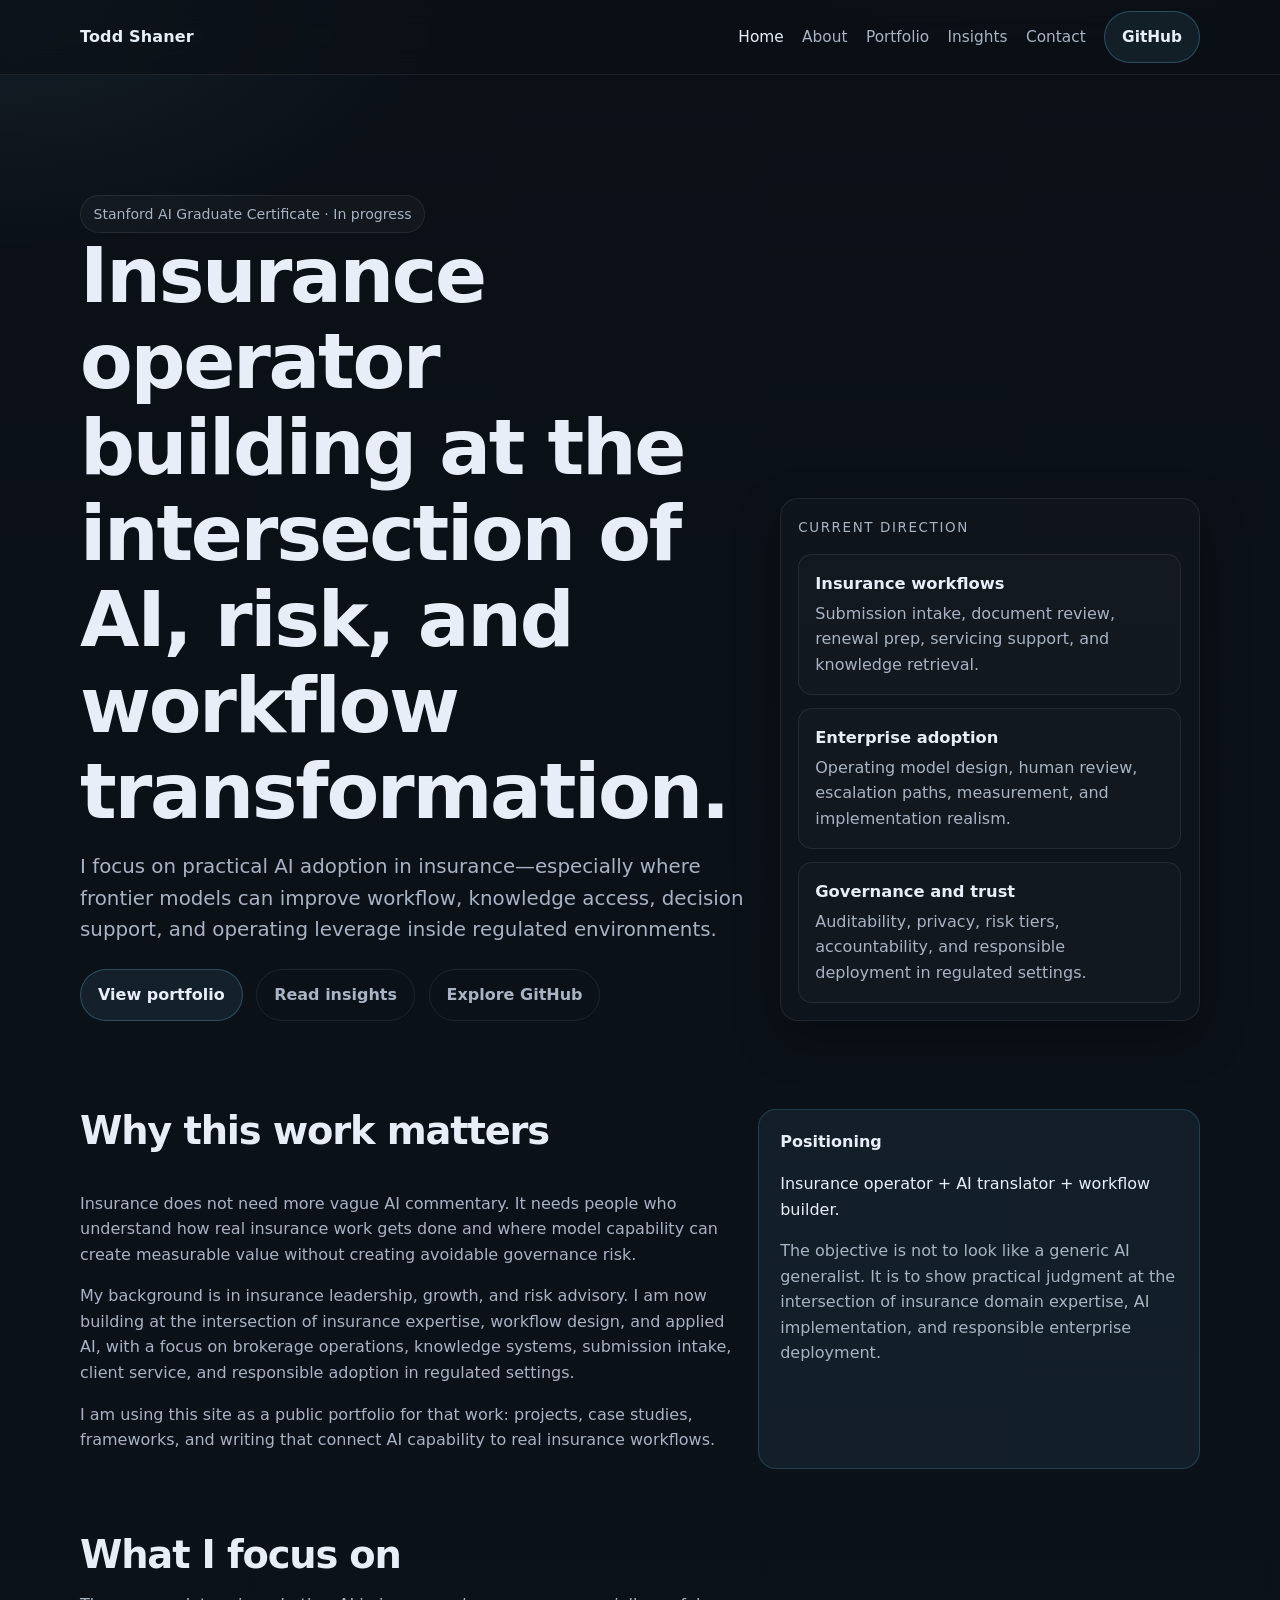
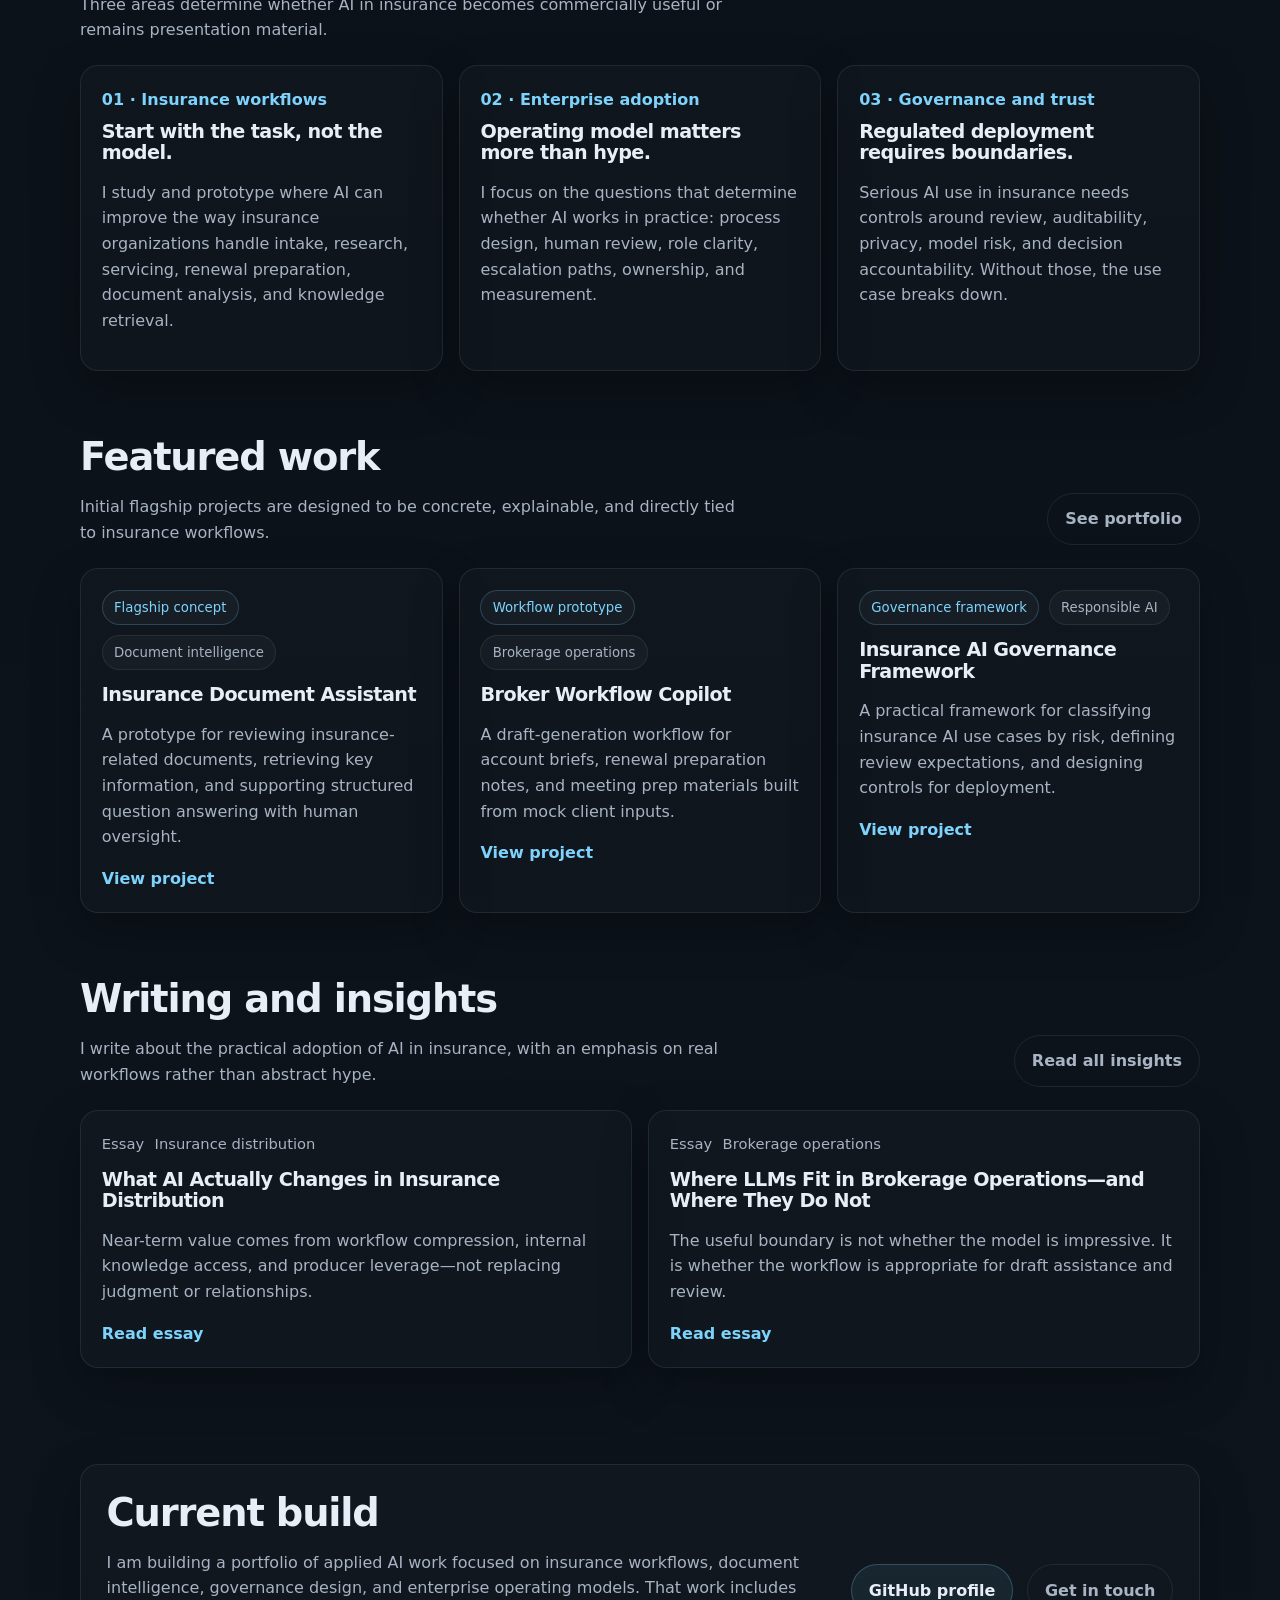
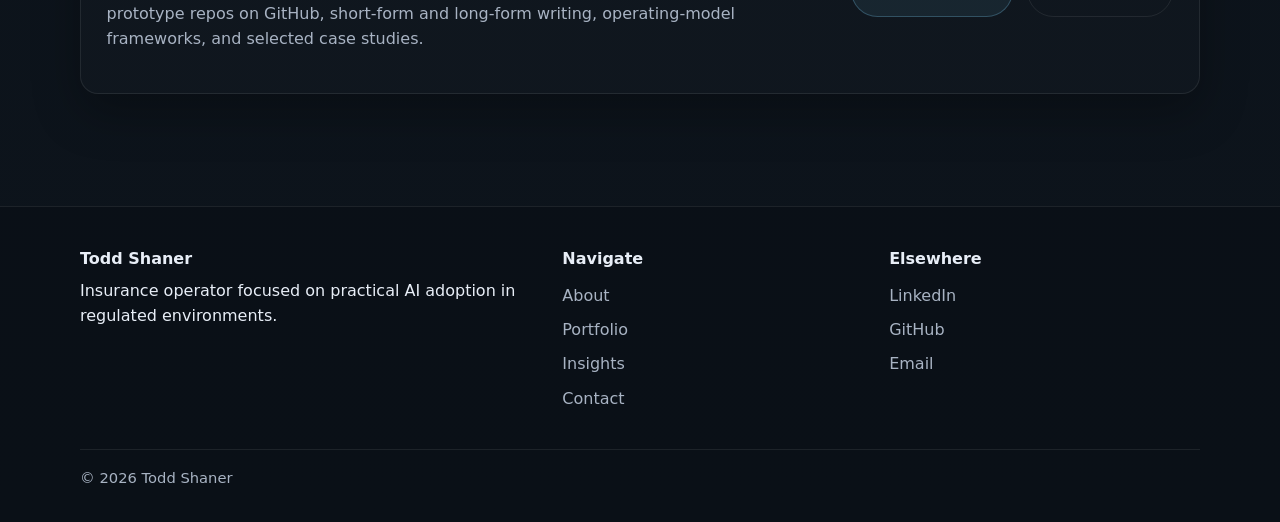
==== index.html @ aad7e8e3 "Add files via upload" ====
<!doctype html>
<html lang="en">
<head>
  <meta charset="utf-8">
  <meta name="viewport" content="width=device-width, initial-scale=1">
  <title>Home | Todd Shaner</title>
  <meta name="description" content="Insurance operator building at the intersection of AI, risk, and workflow transformation.">
  <meta property="og:title" content="Home | Todd Shaner">
  <meta property="og:description" content="Insurance operator building at the intersection of AI, risk, and workflow transformation.">
  <meta property="og:type" content="website">
  <meta property="og:site_name" content="Todd Shaner">
  <link rel="stylesheet" href="assets/styles.css">
  <script defer src="assets/config.js"></script>
  <script defer src="assets/main.js"></script>
</head>
<body>

    <header class="site-header">
      <div class="container header-inner">
        <a class="wordmark" href="index.html">Todd Shaner</a>
        <button class="nav-toggle" aria-expanded="false" aria-controls="site-nav" aria-label="Toggle navigation">
          <span></span><span></span><span></span>
        </button>
        <nav id="site-nav" class="site-nav">
          <a class="active" href="index.html">Home</a>
          <a  href="about/">About</a>
          <a  href="portfolio/">Portfolio</a>
          <a  href="insights/">Insights</a>
          <a  href="contact/">Contact</a>
          <a class="nav-cta github-link" href="#" target="_blank" rel="noopener">GitHub</a>
        </nav>
      </div>
    </header>
    
<main>
  <section class="hero">
    <div class="container hero-grid">
      <div>
        <div class="eyebrow">Stanford AI Graduate Certificate · In progress</div>
        <h1>Insurance operator building at the intersection of AI, risk, and workflow transformation.</h1>
        <p class="lead">I focus on practical AI adoption in insurance—especially where frontier models can improve workflow, knowledge access, decision support, and operating leverage inside regulated environments.</p>
        <div class="hero-actions">
          <a class="button" href="portfolio/">View portfolio</a>
          <a class="button secondary" href="insights/">Read insights</a>
          <a class="button secondary github-link" href="#" target="_blank" rel="noopener">Explore GitHub</a>
        </div>
      </div>
      <aside class="panel tight">
        <div class="panel-title">Current direction</div>
        <div class="metrics">
          <div class="metric">
            <strong>Insurance workflows</strong>
            <span class="muted">Submission intake, document review, renewal prep, servicing support, and knowledge retrieval.</span>
          </div>
          <div class="metric">
            <strong>Enterprise adoption</strong>
            <span class="muted">Operating model design, human review, escalation paths, measurement, and implementation realism.</span>
          </div>
          <div class="metric">
            <strong>Governance and trust</strong>
            <span class="muted">Auditability, privacy, risk tiers, accountability, and responsible deployment in regulated settings.</span>
          </div>
        </div>
      </aside>
    </div>
  </section>

  <section class="section">
    <div class="container split">
      <div class="body-copy">
        <div class="section-header">
          <div>
            <h2>Why this work matters</h2>
          </div>
        </div>
        <p>Insurance does not need more vague AI commentary. It needs people who understand how real insurance work gets done and where model capability can create measurable value without creating avoidable governance risk.</p>
        <p>My background is in insurance leadership, growth, and risk advisory. I am now building at the intersection of insurance expertise, workflow design, and applied AI, with a focus on brokerage operations, knowledge systems, submission intake, client service, and responsible adoption in regulated settings.</p>
        <p>I am using this site as a public portfolio for that work: projects, case studies, frameworks, and writing that connect AI capability to real insurance workflows.</p>
      </div>
      <aside class="callout">
        <strong>Positioning</strong>
        <p class="spacer-top">Insurance operator + AI translator + workflow builder.</p>
        <p class="muted">The objective is not to look like a generic AI generalist. It is to show practical judgment at the intersection of insurance domain expertise, AI implementation, and responsible enterprise deployment.</p>
      </aside>
    </div>
  </section>

  <section class="section">
    <div class="container">
      <div class="section-header">
        <div>
          <h2>What I focus on</h2>
          <p>Three areas determine whether AI in insurance becomes commercially useful or remains presentation material.</p>
        </div>
      </div>
      <div class="grid three">
        <article class="card">
          <div class="kicker">01 · Insurance workflows</div>
          <h3>Start with the task, not the model.</h3>
          <p>I study and prototype where AI can improve the way insurance organizations handle intake, research, servicing, renewal preparation, document analysis, and knowledge retrieval.</p>
        </article>
        <article class="card">
          <div class="kicker">02 · Enterprise adoption</div>
          <h3>Operating model matters more than hype.</h3>
          <p>I focus on the questions that determine whether AI works in practice: process design, human review, role clarity, escalation paths, ownership, and measurement.</p>
        </article>
        <article class="card">
          <div class="kicker">03 · Governance and trust</div>
          <h3>Regulated deployment requires boundaries.</h3>
          <p>Serious AI use in insurance needs controls around review, auditability, privacy, model risk, and decision accountability. Without those, the use case breaks down.</p>
        </article>
      </div>
    </div>
  </section>

  <section class="section">
    <div class="container">
      <div class="section-header">
        <div>
          <h2>Featured work</h2>
          <p>Initial flagship projects are designed to be concrete, explainable, and directly tied to insurance workflows.</p>
        </div>
        <a class="button secondary" href="portfolio/">See portfolio</a>
      </div>
      <div class="grid three">
        <article class="card">
          <div class="badge-row">
            <span class="badge accent">Flagship concept</span>
            <span class="badge">Document intelligence</span>
          </div>
          <h3>Insurance Document Assistant</h3>
          <p>A prototype for reviewing insurance-related documents, retrieving key information, and supporting structured question answering with human oversight.</p>
          <a class="button ghost" href="projects/insurance-document-assistant/">View project</a>
        </article>
        <article class="card">
          <div class="badge-row">
            <span class="badge accent">Workflow prototype</span>
            <span class="badge">Brokerage operations</span>
          </div>
          <h3>Broker Workflow Copilot</h3>
          <p>A draft-generation workflow for account briefs, renewal preparation notes, and meeting prep materials built from mock client inputs.</p>
          <a class="button ghost" href="projects/broker-workflow-copilot/">View project</a>
        </article>
        <article class="card">
          <div class="badge-row">
            <span class="badge accent">Governance framework</span>
            <span class="badge">Responsible AI</span>
          </div>
          <h3>Insurance AI Governance Framework</h3>
          <p>A practical framework for classifying insurance AI use cases by risk, defining review expectations, and designing controls for deployment.</p>
          <a class="button ghost" href="projects/insurance-ai-governance-framework/">View project</a>
        </article>
      </div>
    </div>
  </section>

  <section class="section">
    <div class="container">
      <div class="section-header">
        <div>
          <h2>Writing and insights</h2>
          <p>I write about the practical adoption of AI in insurance, with an emphasis on real workflows rather than abstract hype.</p>
        </div>
        <a class="button secondary" href="insights/">Read all insights</a>
      </div>
      <div class="grid two">
        <article class="article-card">
          <div class="article-meta"><span>Essay</span><span>Insurance distribution</span></div>
          <h3>What AI Actually Changes in Insurance Distribution</h3>
          <p>Near-term value comes from workflow compression, internal knowledge access, and producer leverage—not replacing judgment or relationships.</p>
          <a class="button ghost" href="posts/what-ai-actually-changes-in-insurance-distribution/">Read essay</a>
        </article>
        <article class="article-card">
          <div class="article-meta"><span>Essay</span><span>Brokerage operations</span></div>
          <h3>Where LLMs Fit in Brokerage Operations—and Where They Do Not</h3>
          <p>The useful boundary is not whether the model is impressive. It is whether the workflow is appropriate for draft assistance and review.</p>
          <a class="button ghost" href="posts/where-llms-fit-in-brokerage-operations/">Read essay</a>
        </article>
      </div>
    </div>
  </section>

  <section class="section">
    <div class="container cta-band panel">
      <div>
        <h2>Current build</h2>
        <p class="muted">I am building a portfolio of applied AI work focused on insurance workflows, document intelligence, governance design, and enterprise operating models. That work includes prototype repos on GitHub, short-form and long-form writing, operating-model frameworks, and selected case studies.</p>
      </div>
      <div class="hero-actions">
        <a class="button github-link" href="#" target="_blank" rel="noopener">GitHub profile</a>
        <a class="button secondary" href="contact/">Get in touch</a>
      </div>
    </div>
  </section>
</main>

    <footer class="site-footer">
      <div class="container footer-grid">
        <div>
          <div class="footer-brand">Todd Shaner</div>
          <p>Insurance operator focused on practical AI adoption in regulated environments.</p>
        </div>
        <div>
          <div class="footer-heading">Navigate</div>
          <ul class="footer-links">
            <li><a href="about/">About</a></li>
            <li><a href="portfolio/">Portfolio</a></li>
            <li><a href="insights/">Insights</a></li>
            <li><a href="contact/">Contact</a></li>
          </ul>
        </div>
        <div>
          <div class="footer-heading">Elsewhere</div>
          <ul class="footer-links">
            <li><a class="linkedin-link" href="#">LinkedIn</a></li>
            <li><a class="github-link" href="#">GitHub</a></li>
            <li><a class="email-link" href="#">Email</a></li>
          </ul>
        </div>
      </div>
      <div class="container footer-bottom">
        <span>© <span id="year"></span> Todd Shaner</span>
        
      </div>
    </footer>
    
</body>
</html>
---- assets/styles.css ----
:root{
  --bg:#0c1117;
  --bg-soft:#111924;
  --card:#151f2c;
  --card-alt:#0f1722;
  --line:rgba(255,255,255,.08);
  --text:#e8eef7;
  --muted:#a8b3c3;
  --accent:#7dd3fc;
  --accent-2:#93c5fd;
  --success:#8de1b7;
  --warning:#f2d28b;
  --max:1120px;
  --radius:18px;
  --shadow:0 18px 48px rgba(0,0,0,.28);
}

*{box-sizing:border-box}
html{scroll-behavior:smooth}
body{
  margin:0;
  font-family:Inter, ui-sans-serif, system-ui, -apple-system, BlinkMacSystemFont, "Segoe UI", sans-serif;
  color:var(--text);
  background:
    radial-gradient(1200px 700px at 80% -10%, rgba(125,211,252,.09), transparent 60%),
    radial-gradient(900px 500px at 0% 0%, rgba(147,197,253,.08), transparent 50%),
    linear-gradient(180deg, #0a1016 0%, #0d141c 100%);
  line-height:1.6;
}

a{color:inherit;text-decoration:none}
img{max-width:100%;display:block}
code{
  background:rgba(255,255,255,.06);
  padding:.15rem .4rem;
  border-radius:8px;
  font-size:.92em;
}

.container{
  width:min(calc(100% - 2rem), var(--max));
  margin-inline:auto;
}

.site-header{
  position:sticky;
  top:0;
  z-index:50;
  backdrop-filter: blur(14px);
  background:rgba(10,16,22,.7);
  border-bottom:1px solid var(--line);
}

.header-inner{
  display:flex;
  align-items:center;
  justify-content:space-between;
  min-height:74px;
  gap:1rem;
}

.wordmark{
  font-weight:700;
  letter-spacing:.01em;
}

.site-nav{
  display:flex;
  align-items:center;
  gap:1.15rem;
}

.site-nav a{
  color:var(--muted);
  font-size:.96rem;
}

.site-nav a:hover,
.site-nav a.active{
  color:var(--text);
}

.nav-cta,
.button{
  display:inline-flex;
  align-items:center;
  justify-content:center;
  gap:.5rem;
  border:1px solid rgba(125,211,252,.25);
  background:rgba(125,211,252,.08);
  color:var(--text) !important;
  padding:.78rem 1.06rem;
  border-radius:999px;
  font-weight:600;
  transition:transform .18s ease, background .18s ease, border-color .18s ease;
}

.button:hover,
.nav-cta:hover{
  transform:translateY(-1px);
  background:rgba(125,211,252,.14);
  border-color:rgba(125,211,252,.4);
}

.button.secondary{
  background:transparent;
  border-color:var(--line);
  color:var(--muted) !important;
}

.button.secondary:hover{
  color:var(--text) !important;
  border-color:rgba(255,255,255,.16);
}

.button.ghost{
  background:transparent;
  border:none;
  padding:0;
  color:var(--accent) !important;
  border-radius:0;
}

.nav-toggle{
  display:none;
  width:46px;
  height:46px;
  border:1px solid var(--line);
  border-radius:12px;
  background:transparent;
  padding:0;
}
.nav-toggle span{
  display:block;
  width:18px;
  height:2px;
  background:var(--text);
  margin:4px auto;
  border-radius:999px;
}

main{
  padding:3rem 0 5rem;
}

.hero{
  padding:4.5rem 0 3.5rem;
}

.eyebrow{
  display:inline-flex;
  align-items:center;
  gap:.5rem;
  padding:.42rem .78rem;
  border:1px solid var(--line);
  border-radius:999px;
  background:rgba(255,255,255,.03);
  color:var(--muted);
  font-size:.88rem;
}

.hero-grid{
  display:grid;
  grid-template-columns:1.35fr .85fr;
  gap:2rem;
  align-items:end;
}

h1, h2, h3{
  line-height:1.12;
  margin:0 0 1rem;
  letter-spacing:-.03em;
}
h1{font-size:clamp(2.4rem,6vw,4.9rem)}
h2{font-size:clamp(1.7rem,3vw,2.6rem)}
h3{font-size:1.2rem}

.lead{
  font-size:clamp(1.06rem,2vw,1.24rem);
  color:var(--muted);
  max-width:42rem;
}

.hero-actions{
  display:flex;
  flex-wrap:wrap;
  gap:.85rem;
  margin-top:1.4rem;
}

.panel,
.card,
.article-card,
.stat,
.project-meta{
  background:linear-gradient(180deg, rgba(255,255,255,.02), rgba(255,255,255,.015));
  border:1px solid var(--line);
  border-radius:var(--radius);
  box-shadow:var(--shadow);
}

.panel{
  padding:1.1rem;
}

.panel-title{
  font-size:.84rem;
  text-transform:uppercase;
  letter-spacing:.12em;
  color:var(--muted);
  margin-bottom:1rem;
}

.metrics{
  display:grid;
  gap:.85rem;
}
.metric{
  padding:1rem;
  border:1px solid var(--line);
  border-radius:14px;
  background:rgba(255,255,255,.02);
}
.metric strong{
  display:block;
  font-size:1.02rem;
  margin-bottom:.22rem;
}

.section{
  padding:2rem 0;
}

.section-header{
  display:flex;
  align-items:end;
  justify-content:space-between;
  gap:1rem;
  margin-bottom:1.4rem;
}
.section-header p{
  margin:0;
  max-width:42rem;
  color:var(--muted);
}

.grid{
  display:grid;
  gap:1rem;
}
.grid.three{grid-template-columns:repeat(3, minmax(0,1fr))}
.grid.two{grid-template-columns:repeat(2, minmax(0,1fr))}
.grid.four{grid-template-columns:repeat(4, minmax(0,1fr))}

.card,
.article-card,
.stat{
  padding:1.3rem;
}

.kicker{
  color:var(--accent);
  font-weight:600;
  margin-bottom:.5rem;
}

p{
  margin:0 0 1rem;
}

.card p,
.article-card p,
.stat p,
.body-copy p,
.list-panel p{
  color:var(--muted);
}

.badge-row{
  display:flex;
  flex-wrap:wrap;
  gap:.6rem;
  margin-bottom:.9rem;
}

.badge{
  display:inline-flex;
  align-items:center;
  gap:.38rem;
  border:1px solid var(--line);
  border-radius:999px;
  padding:.38rem .7rem;
  font-size:.83rem;
  color:var(--muted);
  background:rgba(255,255,255,.03);
}
.badge.accent{border-color:rgba(125,211,252,.22); color:var(--accent)}
.badge.success{border-color:rgba(141,225,183,.24); color:var(--success)}
.badge.warning{border-color:rgba(242,210,139,.24); color:var(--warning)}

.list-panel{
  padding:1.3rem;
}
.clean-list{
  list-style:none;
  padding:0;
  margin:0;
}
.clean-list li{
  padding:.7rem 0;
  border-top:1px solid var(--line);
}
.clean-list li:first-child{border-top:none}

.split{
  display:grid;
  grid-template-columns:1.2fr .8fr;
  gap:1rem;
}

.quote{
  padding:1.35rem;
  border-left:4px solid var(--accent);
  background:rgba(125,211,252,.08);
  border-radius:0 var(--radius) var(--radius) 0;
  color:var(--text);
}

.article-list{
  display:grid;
  gap:1rem;
}
.article-meta{
  display:flex;
  flex-wrap:wrap;
  gap:.65rem;
  color:var(--muted);
  font-size:.92rem;
  margin-bottom:.85rem;
}

.cta-band{
  margin-top:2rem;
  padding:1.6rem;
  display:grid;
  gap:1rem;
  align-items:center;
  grid-template-columns:1.2fr auto;
}

.callout{
  padding:1.2rem 1.3rem;
  border:1px solid rgba(125,211,252,.18);
  background:rgba(125,211,252,.07);
  border-radius:var(--radius);
}

.article{
  max-width:800px;
}
.article p + h2,
.article p + h3{
  margin-top:1.7rem;
}
.article ul{
  margin:0 0 1.2rem 1.1rem;
  color:var(--muted);
}
.article li{margin-bottom:.55rem}

.site-footer{
  border-top:1px solid var(--line);
  padding:2.4rem 0 2rem;
  background:rgba(7,11,15,.35);
}
.footer-grid{
  display:grid;
  grid-template-columns:1.2fr .8fr .8fr;
  gap:1rem;
}
.footer-brand{
  font-weight:700;
  margin-bottom:.4rem;
}
.footer-heading{
  color:var(--text);
  font-weight:600;
  margin-bottom:.7rem;
}
.footer-links{
  list-style:none;
  padding:0;
  margin:0;
}
.footer-links li{
  margin:.55rem 0;
}
.footer-links a{
  color:var(--muted);
}
.footer-links a:hover{
  color:var(--text);
}
.footer-bottom{
  display:flex;
  align-items:center;
  justify-content:space-between;
  gap:1rem;
  margin-top:1.8rem;
  padding-top:1rem;
  border-top:1px solid var(--line);
  color:var(--muted);
  font-size:.92rem;
}

.muted{color:var(--muted)}
.tight > *:last-child{margin-bottom:0}
.status-placeholder{
  opacity:.7;
}
.text-link{color:var(--accent)}
.spacer-top{margin-top:1rem}

@media (max-width: 980px){
  .hero-grid,
  .split,
  .cta-band,
  .footer-grid{
    grid-template-columns:1fr;
  }
  .grid.three,
  .grid.four,
  .grid.two{
    grid-template-columns:1fr;
  }
}

@media (max-width: 760px){
  .nav-toggle{display:block}
  .site-nav{
    position:absolute;
    top:74px;
    left:0;
    right:0;
    display:none;
    flex-direction:column;
    align-items:flex-start;
    gap:1rem;
    padding:1rem;
    background:rgba(10,16,22,.97);
    border-bottom:1px solid var(--line);
  }
  .site-nav.open{display:flex}
  .header-inner{position:relative}
  .hero{padding-top:3rem}
  .footer-bottom{
    flex-direction:column;
    align-items:flex-start;
  }
}
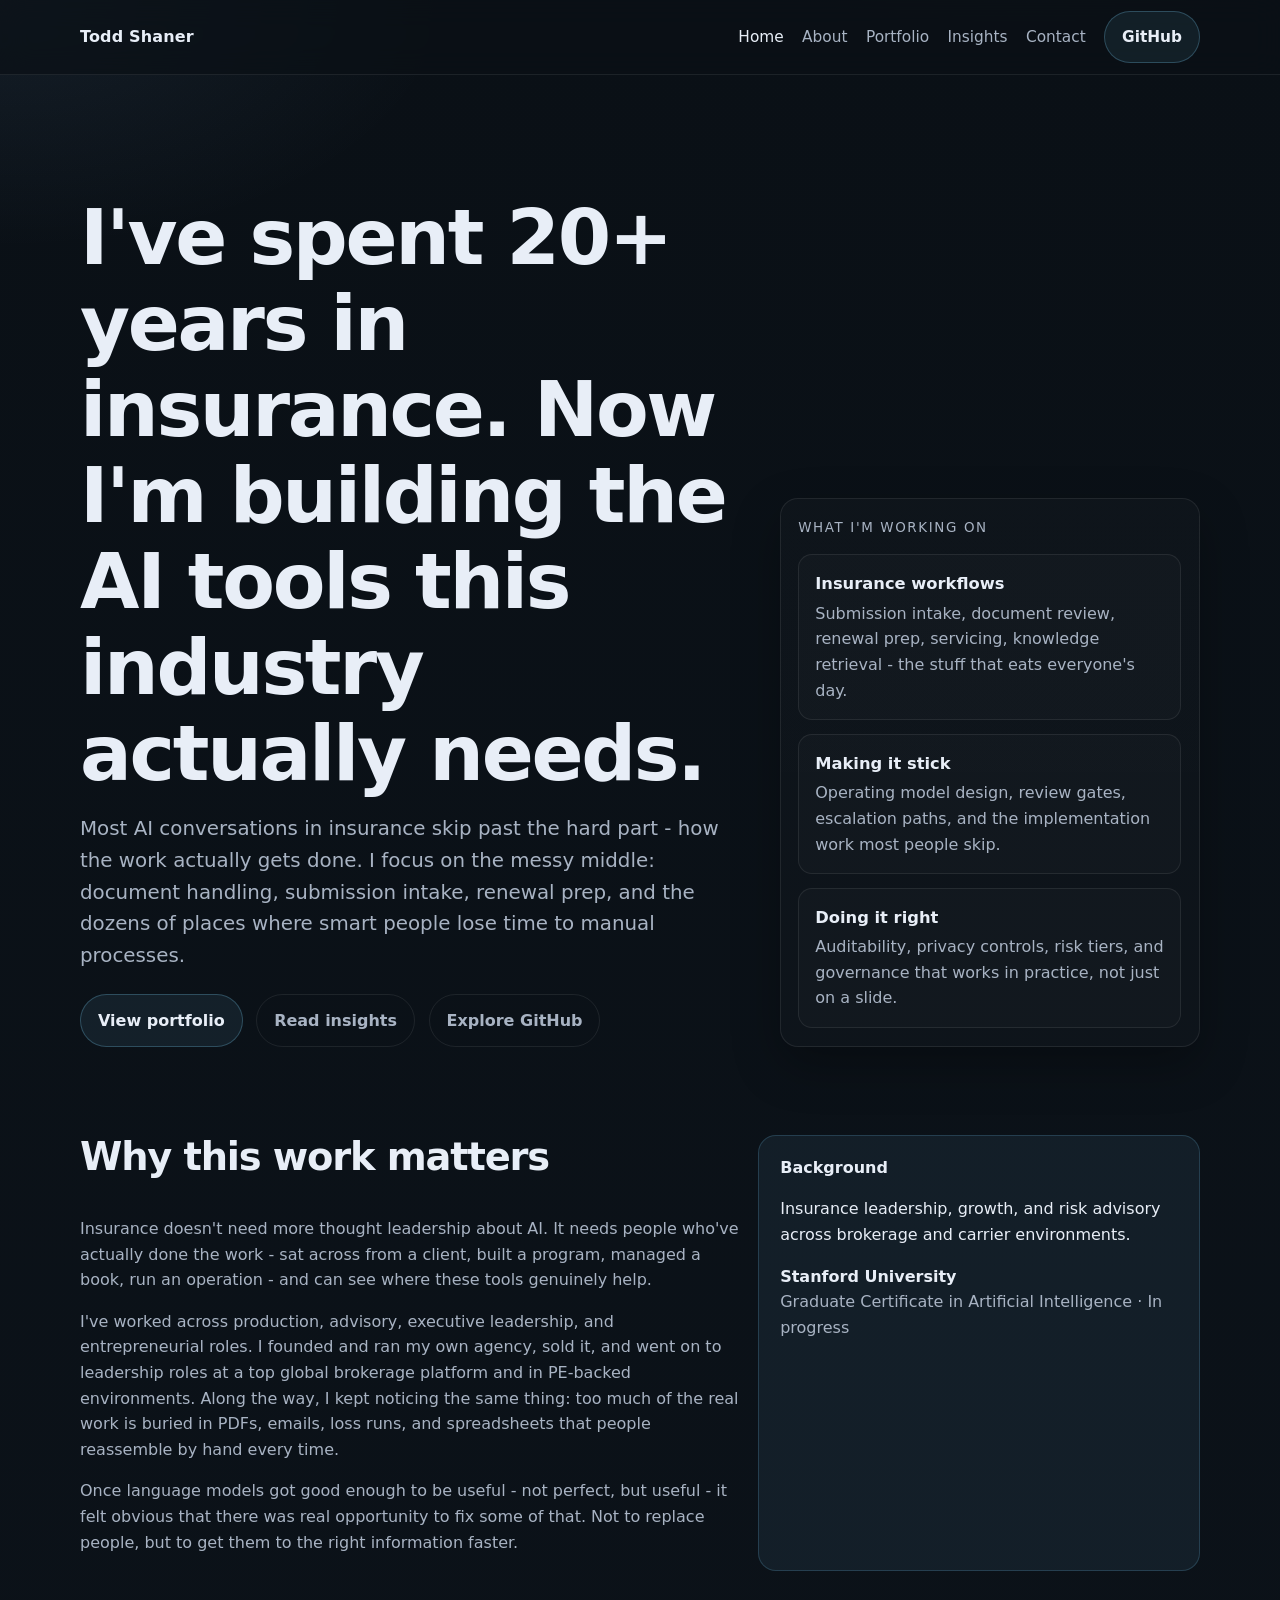
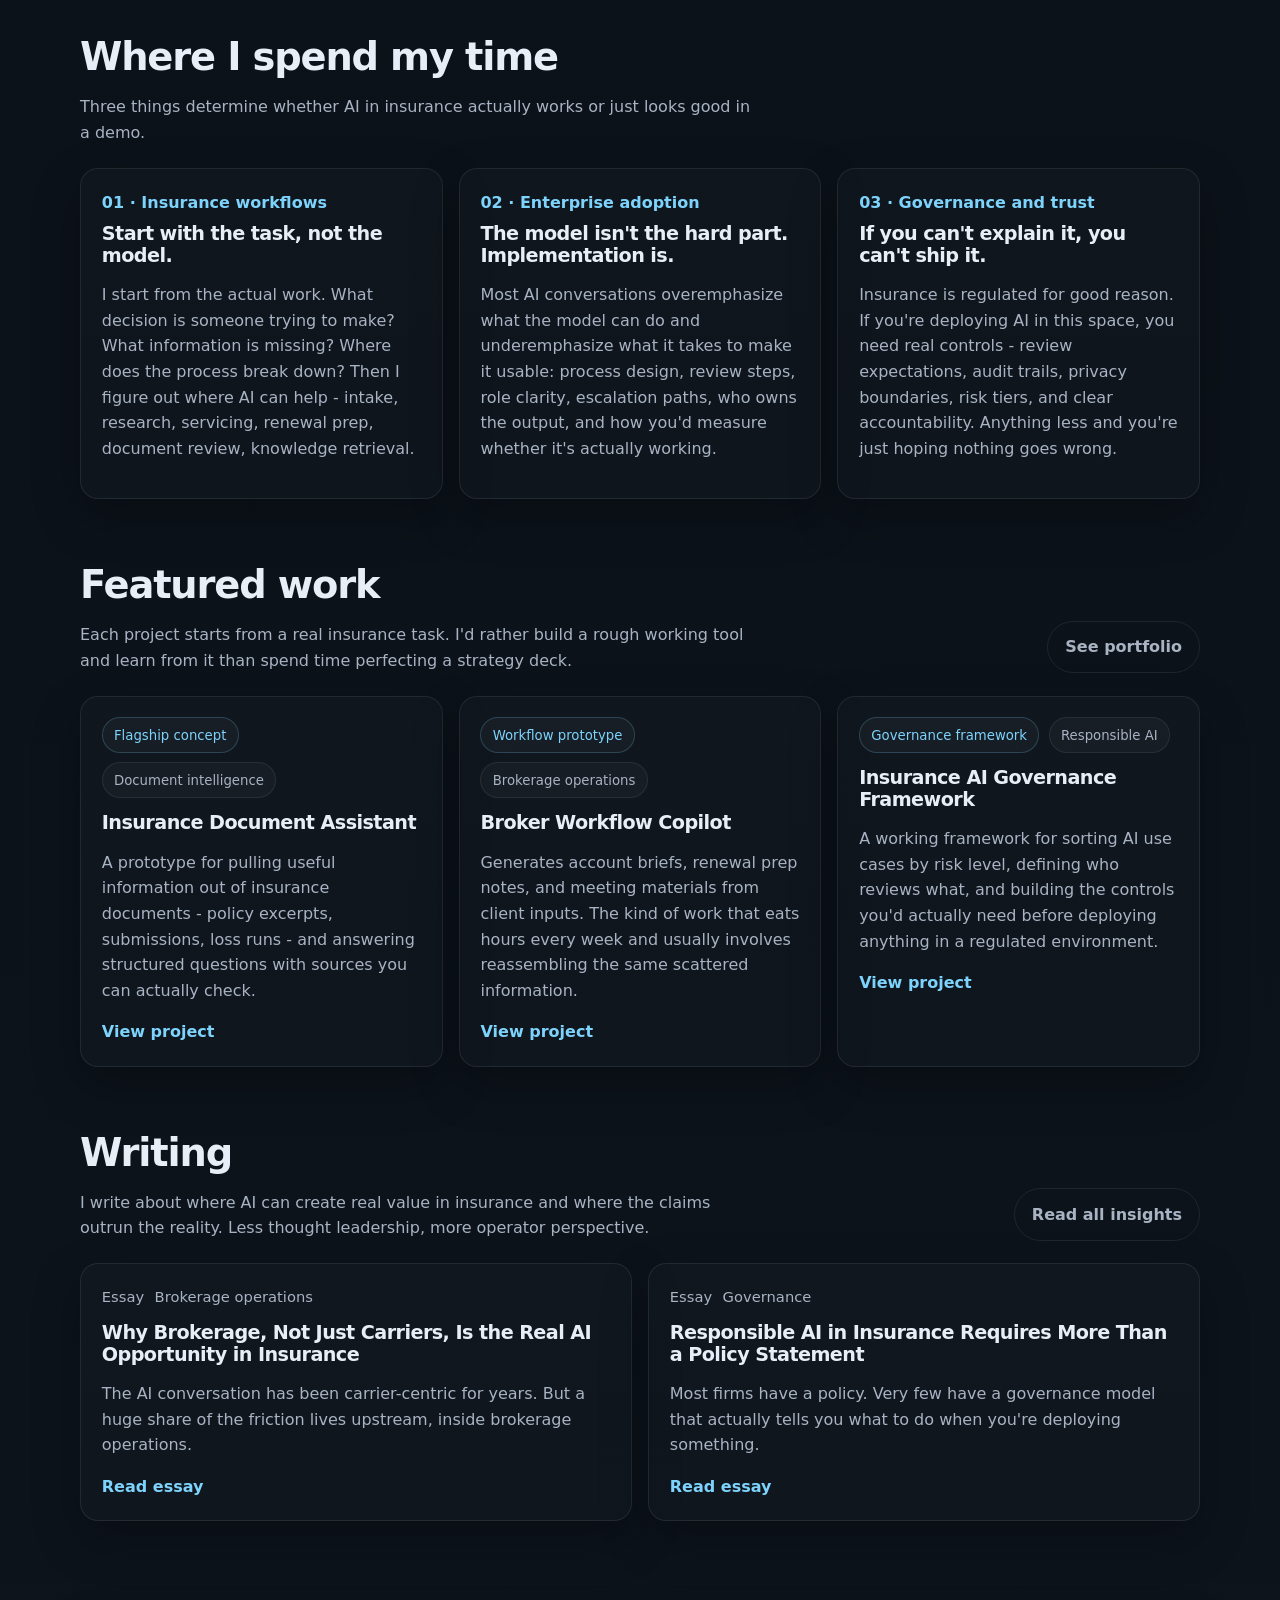
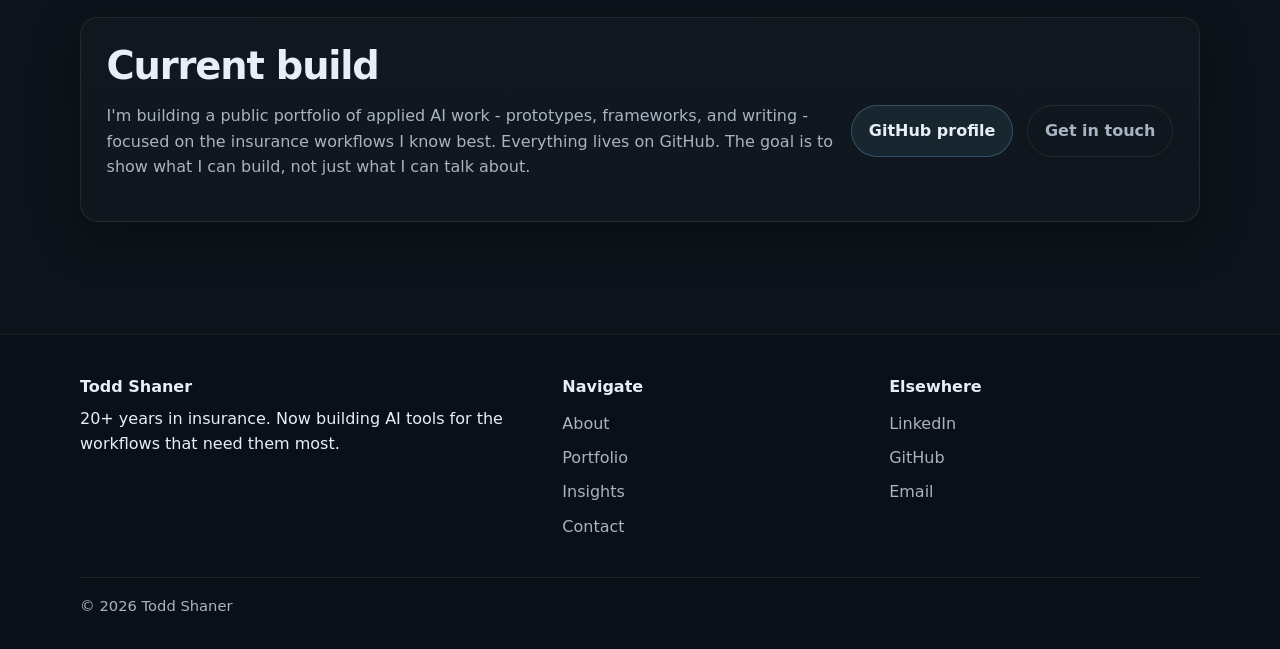
==== commit 651a9d08: "Add files via upload" ====
--- a/index.html
+++ b/index.html
@@ -36,9 +36,8 @@
   <section class="hero">
     <div class="container hero-grid">
       <div>
-        <div class="eyebrow">Stanford AI Graduate Certificate · In progress</div>
-        <h1>Insurance operator building at the intersection of AI, risk, and workflow transformation.</h1>
-        <p class="lead">I focus on practical AI adoption in insurance—especially where frontier models can improve workflow, knowledge access, decision support, and operating leverage inside regulated environments.</p>
+        <h1>I've spent 20+ years in insurance. Now I'm building the AI tools this industry actually needs.</h1>
+        <p class="lead">Most AI conversations in insurance skip past the hard part - how the work actually gets done. I focus on the messy middle: document handling, submission intake, renewal prep, and the dozens of places where smart people lose time to manual processes.</p>
         <div class="hero-actions">
           <a class="button" href="portfolio/">View portfolio</a>
           <a class="button secondary" href="insights/">Read insights</a>
@@ -46,19 +45,19 @@
         </div>
       </div>
       <aside class="panel tight">
-        <div class="panel-title">Current direction</div>
+        <div class="panel-title">What I'm working on</div>
         <div class="metrics">
           <div class="metric">
             <strong>Insurance workflows</strong>
-            <span class="muted">Submission intake, document review, renewal prep, servicing support, and knowledge retrieval.</span>
+            <span class="muted">Submission intake, document review, renewal prep, servicing, knowledge retrieval - the stuff that eats everyone's day.</span>
           </div>
           <div class="metric">
-            <strong>Enterprise adoption</strong>
-            <span class="muted">Operating model design, human review, escalation paths, measurement, and implementation realism.</span>
+            <strong>Making it stick</strong>
+            <span class="muted">Operating model design, review gates, escalation paths, and the implementation work most people skip.</span>
           </div>
           <div class="metric">
-            <strong>Governance and trust</strong>
-            <span class="muted">Auditability, privacy, risk tiers, accountability, and responsible deployment in regulated settings.</span>
+            <strong>Doing it right</strong>
+            <span class="muted">Auditability, privacy controls, risk tiers, and governance that works in practice, not just on a slide.</span>
           </div>
         </div>
       </aside>
@@ -73,14 +72,14 @@
             <h2>Why this work matters</h2>
           </div>
         </div>
-        <p>Insurance does not need more vague AI commentary. It needs people who understand how real insurance work gets done and where model capability can create measurable value without creating avoidable governance risk.</p>
-        <p>My background is in insurance leadership, growth, and risk advisory. I am now building at the intersection of insurance expertise, workflow design, and applied AI, with a focus on brokerage operations, knowledge systems, submission intake, client service, and responsible adoption in regulated settings.</p>
-        <p>I am using this site as a public portfolio for that work: projects, case studies, frameworks, and writing that connect AI capability to real insurance workflows.</p>
+        <p>Insurance doesn't need more thought leadership about AI. It needs people who've actually done the work - sat across from a client, built a program, managed a book, run an operation - and can see where these tools genuinely help.</p>
+        <p>I've worked across production, advisory, executive leadership, and entrepreneurial roles. I founded and ran my own agency, sold it, and went on to leadership roles at a top global brokerage platform and in PE-backed environments. Along the way, I kept noticing the same thing: too much of the real work is buried in PDFs, emails, loss runs, and spreadsheets that people reassemble by hand every time.</p>
+        <p>Once language models got good enough to be useful - not perfect, but useful - it felt obvious that there was real opportunity to fix some of that. Not to replace people, but to get them to the right information faster.</p>
       </div>
       <aside class="callout">
-        <strong>Positioning</strong>
-        <p class="spacer-top">Insurance operator + AI translator + workflow builder.</p>
-        <p class="muted">The objective is not to look like a generic AI generalist. It is to show practical judgment at the intersection of insurance domain expertise, AI implementation, and responsible enterprise deployment.</p>
+        <strong>Background</strong>
+        <p class="spacer-top">Insurance leadership, growth, and risk advisory across brokerage and carrier environments.</p>
+        <p class="spacer-top"><strong>Stanford University</strong><br><span class="muted">Graduate Certificate in Artificial Intelligence · In progress</span></p>
       </aside>
     </div>
   </section>
@@ -89,25 +88,25 @@
     <div class="container">
       <div class="section-header">
         <div>
-          <h2>What I focus on</h2>
-          <p>Three areas determine whether AI in insurance becomes commercially useful or remains presentation material.</p>
+          <h2>Where I spend my time</h2>
+          <p>Three things determine whether AI in insurance actually works or just looks good in a demo.</p>
         </div>
       </div>
       <div class="grid three">
         <article class="card">
           <div class="kicker">01 · Insurance workflows</div>
           <h3>Start with the task, not the model.</h3>
-          <p>I study and prototype where AI can improve the way insurance organizations handle intake, research, servicing, renewal preparation, document analysis, and knowledge retrieval.</p>
+          <p>I start from the actual work. What decision is someone trying to make? What information is missing? Where does the process break down? Then I figure out where AI can help - intake, research, servicing, renewal prep, document review, knowledge retrieval.</p>
         </article>
         <article class="card">
           <div class="kicker">02 · Enterprise adoption</div>
-          <h3>Operating model matters more than hype.</h3>
-          <p>I focus on the questions that determine whether AI works in practice: process design, human review, role clarity, escalation paths, ownership, and measurement.</p>
+          <h3>The model isn't the hard part. Implementation is.</h3>
+          <p>Most AI conversations overemphasize what the model can do and underemphasize what it takes to make it usable: process design, review steps, role clarity, escalation paths, who owns the output, and how you'd measure whether it's actually working.</p>
         </article>
         <article class="card">
           <div class="kicker">03 · Governance and trust</div>
-          <h3>Regulated deployment requires boundaries.</h3>
-          <p>Serious AI use in insurance needs controls around review, auditability, privacy, model risk, and decision accountability. Without those, the use case breaks down.</p>
+          <h3>If you can't explain it, you can't ship it.</h3>
+          <p>Insurance is regulated for good reason. If you're deploying AI in this space, you need real controls - review expectations, audit trails, privacy boundaries, risk tiers, and clear accountability. Anything less and you're just hoping nothing goes wrong.</p>
         </article>
       </div>
     </div>
@@ -118,7 +117,7 @@
       <div class="section-header">
         <div>
           <h2>Featured work</h2>
-          <p>Initial flagship projects are designed to be concrete, explainable, and directly tied to insurance workflows.</p>
+          <p>Each project starts from a real insurance task. I'd rather build a rough working tool and learn from it than spend time perfecting a strategy deck.</p>
         </div>
         <a class="button secondary" href="portfolio/">See portfolio</a>
       </div>
@@ -129,7 +128,7 @@
             <span class="badge">Document intelligence</span>
           </div>
           <h3>Insurance Document Assistant</h3>
-          <p>A prototype for reviewing insurance-related documents, retrieving key information, and supporting structured question answering with human oversight.</p>
+          <p>A prototype for pulling useful information out of insurance documents - policy excerpts, submissions, loss runs - and answering structured questions with sources you can actually check.</p>
           <a class="button ghost" href="projects/insurance-document-assistant/">View project</a>
         </article>
         <article class="card">
@@ -138,7 +137,7 @@
             <span class="badge">Brokerage operations</span>
           </div>
           <h3>Broker Workflow Copilot</h3>
-          <p>A draft-generation workflow for account briefs, renewal preparation notes, and meeting prep materials built from mock client inputs.</p>
+          <p>Generates account briefs, renewal prep notes, and meeting materials from client inputs. The kind of work that eats hours every week and usually involves reassembling the same scattered information.</p>
           <a class="button ghost" href="projects/broker-workflow-copilot/">View project</a>
         </article>
         <article class="card">
@@ -147,7 +146,7 @@
             <span class="badge">Responsible AI</span>
           </div>
           <h3>Insurance AI Governance Framework</h3>
-          <p>A practical framework for classifying insurance AI use cases by risk, defining review expectations, and designing controls for deployment.</p>
+          <p>A working framework for sorting AI use cases by risk level, defining who reviews what, and building the controls you'd actually need before deploying anything in a regulated environment.</p>
           <a class="button ghost" href="projects/insurance-ai-governance-framework/">View project</a>
         </article>
       </div>
@@ -158,23 +157,23 @@
     <div class="container">
       <div class="section-header">
         <div>
-          <h2>Writing and insights</h2>
-          <p>I write about the practical adoption of AI in insurance, with an emphasis on real workflows rather than abstract hype.</p>
+          <h2>Writing</h2>
+          <p>I write about where AI can create real value in insurance and where the claims outrun the reality. Less thought leadership, more operator perspective.</p>
         </div>
         <a class="button secondary" href="insights/">Read all insights</a>
       </div>
       <div class="grid two">
         <article class="article-card">
-          <div class="article-meta"><span>Essay</span><span>Insurance distribution</span></div>
-          <h3>What AI Actually Changes in Insurance Distribution</h3>
-          <p>Near-term value comes from workflow compression, internal knowledge access, and producer leverage—not replacing judgment or relationships.</p>
-          <a class="button ghost" href="posts/what-ai-actually-changes-in-insurance-distribution/">Read essay</a>
+          <div class="article-meta"><span>Essay</span><span>Brokerage operations</span></div>
+          <h3>Why Brokerage, Not Just Carriers, Is the Real AI Opportunity in Insurance</h3>
+          <p>The AI conversation has been carrier-centric for years. But a huge share of the friction lives upstream, inside brokerage operations.</p>
+          <a class="button ghost" href="posts/why-brokerage-is-the-real-ai-opportunity-in-insurance/">Read essay</a>
         </article>
         <article class="article-card">
-          <div class="article-meta"><span>Essay</span><span>Brokerage operations</span></div>
-          <h3>Where LLMs Fit in Brokerage Operations—and Where They Do Not</h3>
-          <p>The useful boundary is not whether the model is impressive. It is whether the workflow is appropriate for draft assistance and review.</p>
-          <a class="button ghost" href="posts/where-llms-fit-in-brokerage-operations/">Read essay</a>
+          <div class="article-meta"><span>Essay</span><span>Governance</span></div>
+          <h3>Responsible AI in Insurance Requires More Than a Policy Statement</h3>
+          <p>Most firms have a policy. Very few have a governance model that actually tells you what to do when you're deploying something.</p>
+          <a class="button ghost" href="posts/responsible-ai-in-insurance/">Read essay</a>
         </article>
       </div>
     </div>
@@ -184,7 +183,7 @@
     <div class="container cta-band panel">
       <div>
         <h2>Current build</h2>
-        <p class="muted">I am building a portfolio of applied AI work focused on insurance workflows, document intelligence, governance design, and enterprise operating models. That work includes prototype repos on GitHub, short-form and long-form writing, operating-model frameworks, and selected case studies.</p>
+        <p class="muted">I'm building a public portfolio of applied AI work - prototypes, frameworks, and writing - focused on the insurance workflows I know best. Everything lives on GitHub. The goal is to show what I can build, not just what I can talk about.</p>
       </div>
       <div class="hero-actions">
         <a class="button github-link" href="#" target="_blank" rel="noopener">GitHub profile</a>
@@ -198,7 +197,7 @@
       <div class="container footer-grid">
         <div>
           <div class="footer-brand">Todd Shaner</div>
-          <p>Insurance operator focused on practical AI adoption in regulated environments.</p>
+          <p>20+ years in insurance. Now building AI tools for the workflows that need them most.</p>
         </div>
         <div>
           <div class="footer-heading">Navigate</div>
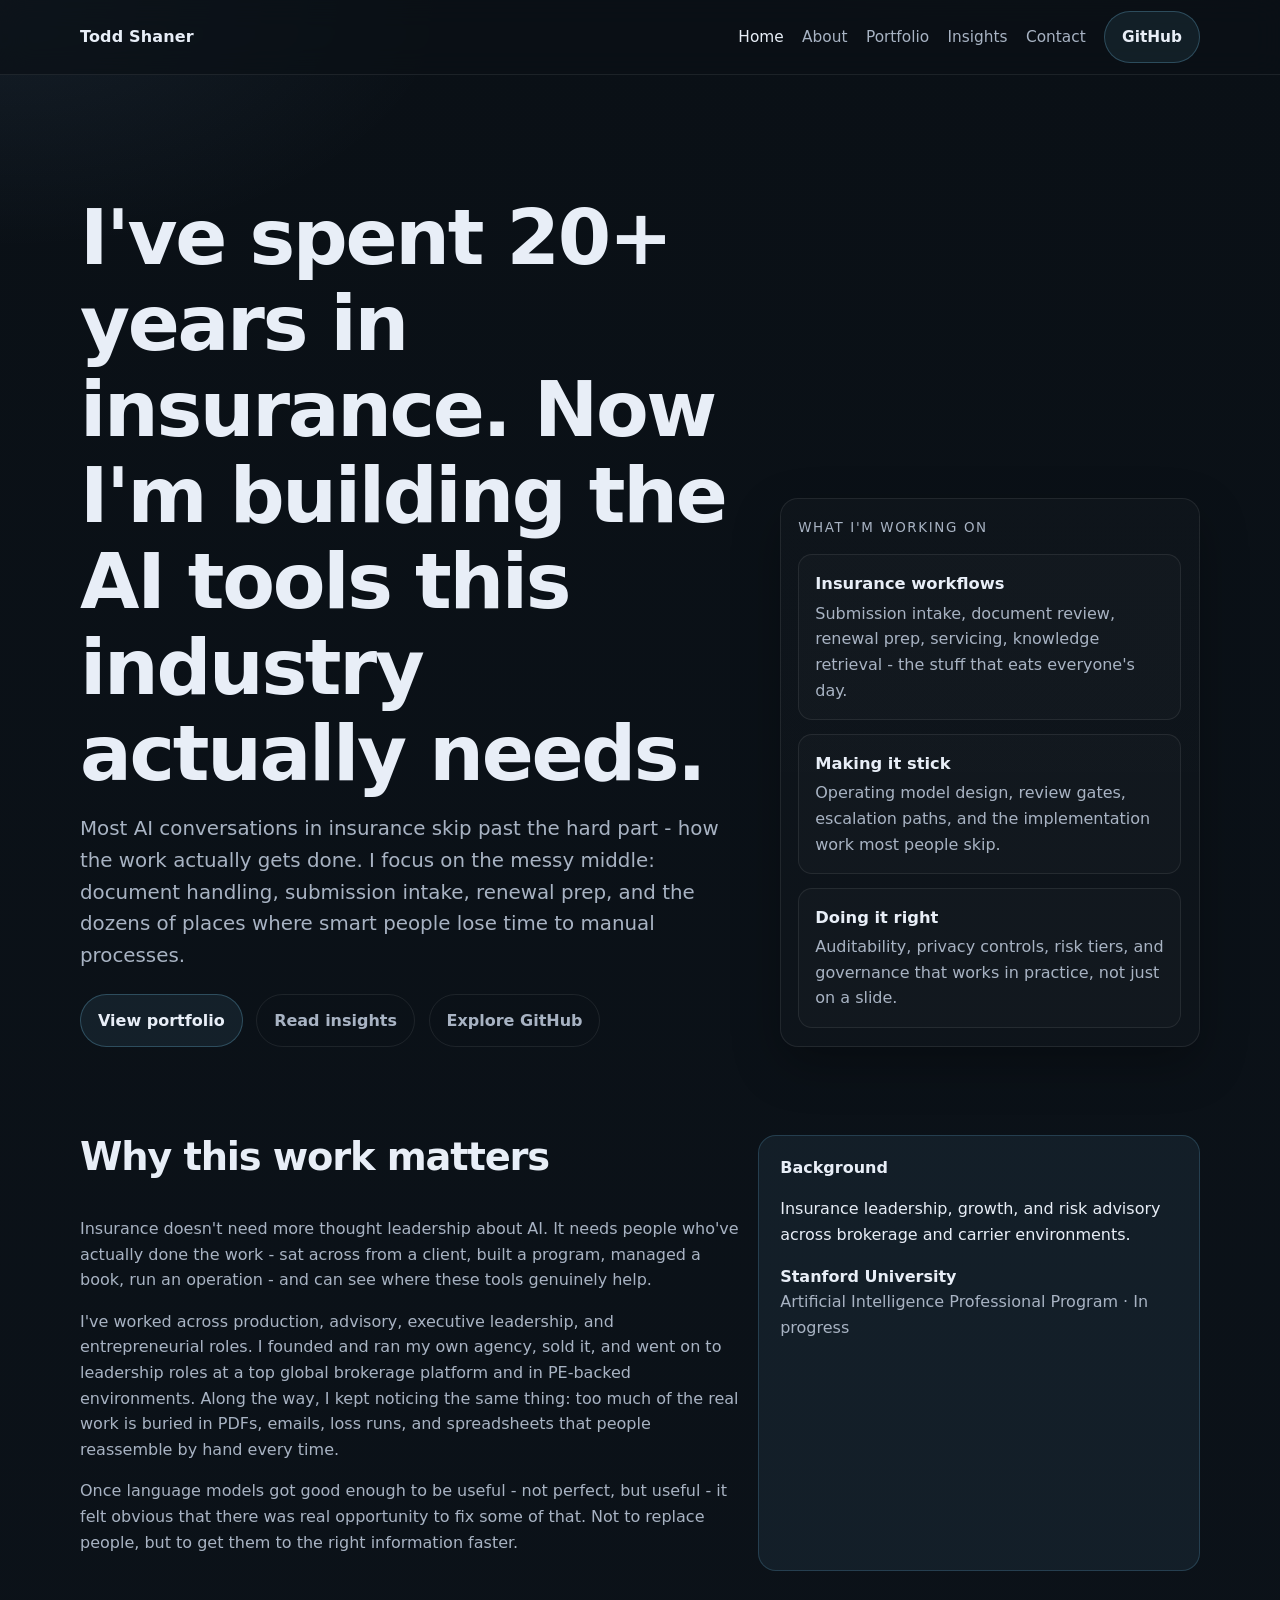
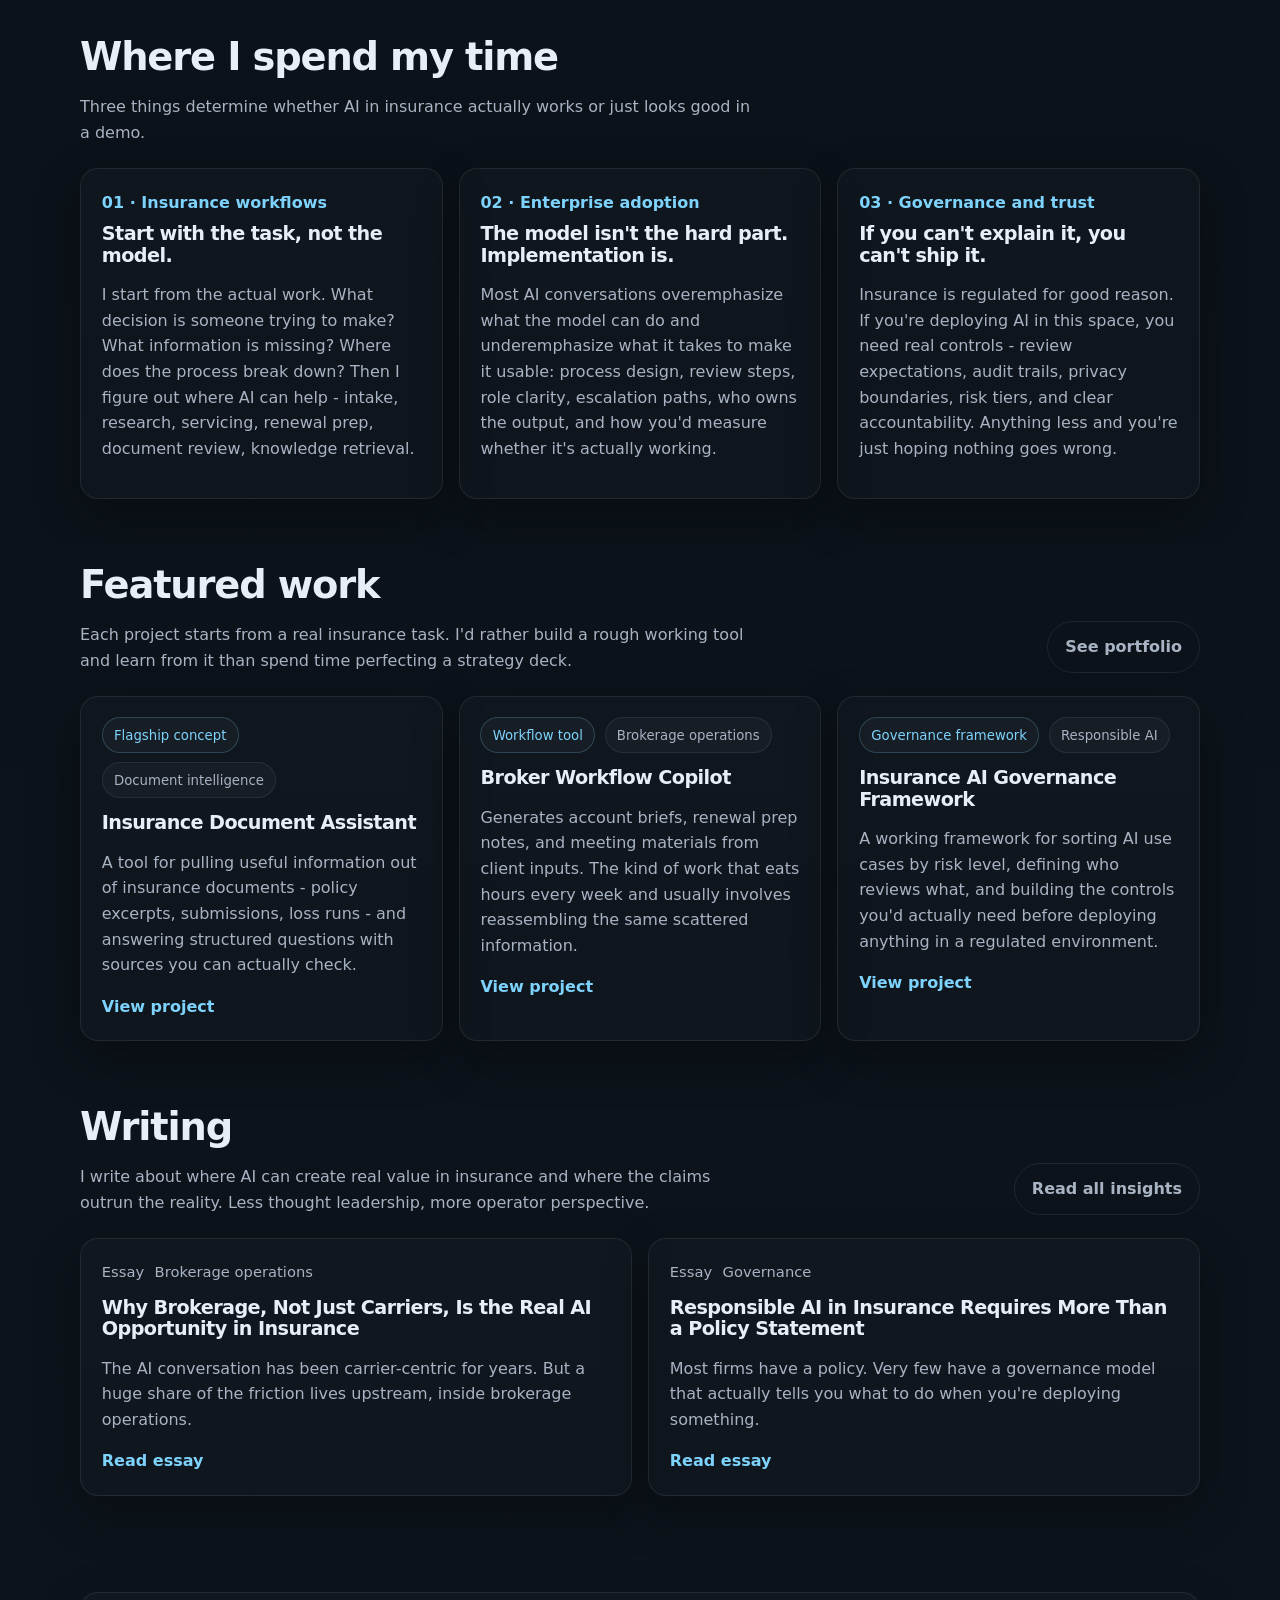
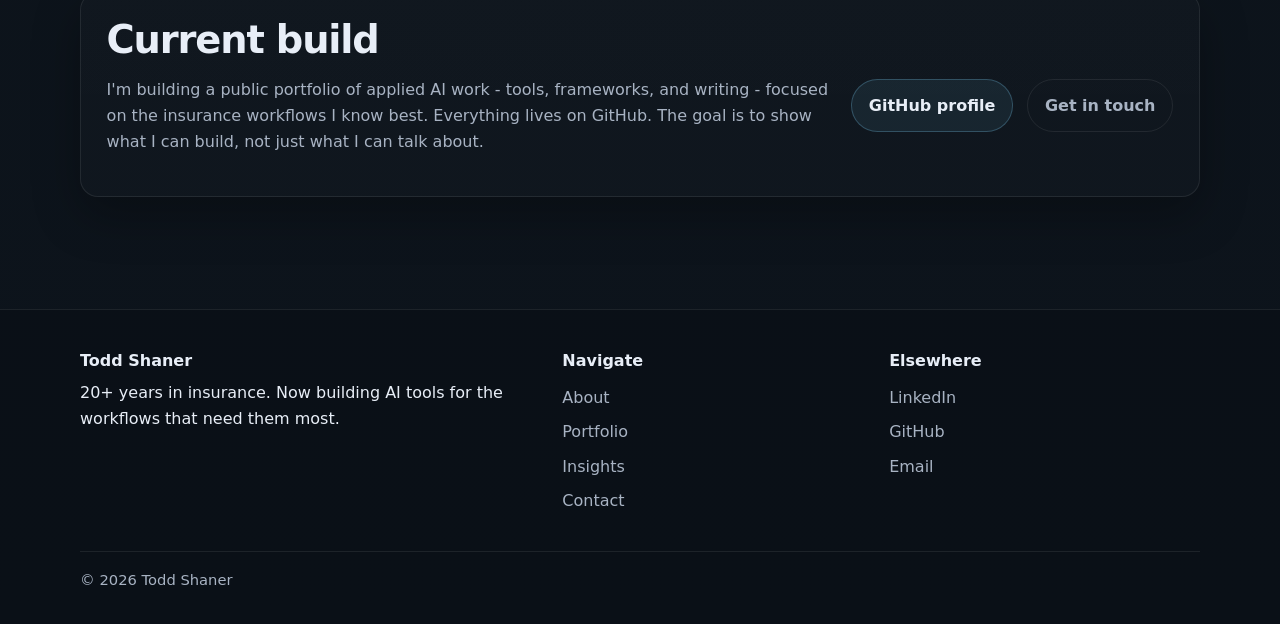
==== commit b884448f: "Add files via upload" ====
--- a/index.html
+++ b/index.html
@@ -79,7 +79,7 @@
       <aside class="callout">
         <strong>Background</strong>
         <p class="spacer-top">Insurance leadership, growth, and risk advisory across brokerage and carrier environments.</p>
-        <p class="spacer-top"><strong>Stanford University</strong><br><span class="muted">Graduate Certificate in Artificial Intelligence · In progress</span></p>
+        <p class="spacer-top"><strong>Stanford University</strong><br><span class="muted">Artificial Intelligence Professional Program · In progress</span></p>
       </aside>
     </div>
   </section>
@@ -128,12 +128,12 @@
             <span class="badge">Document intelligence</span>
           </div>
           <h3>Insurance Document Assistant</h3>
-          <p>A prototype for pulling useful information out of insurance documents - policy excerpts, submissions, loss runs - and answering structured questions with sources you can actually check.</p>
+          <p>A tool for pulling useful information out of insurance documents - policy excerpts, submissions, loss runs - and answering structured questions with sources you can actually check.</p>
           <a class="button ghost" href="projects/insurance-document-assistant/">View project</a>
         </article>
         <article class="card">
           <div class="badge-row">
-            <span class="badge accent">Workflow prototype</span>
+            <span class="badge accent">Workflow tool</span>
             <span class="badge">Brokerage operations</span>
           </div>
           <h3>Broker Workflow Copilot</h3>
@@ -183,7 +183,7 @@
     <div class="container cta-band panel">
       <div>
         <h2>Current build</h2>
-        <p class="muted">I'm building a public portfolio of applied AI work - prototypes, frameworks, and writing - focused on the insurance workflows I know best. Everything lives on GitHub. The goal is to show what I can build, not just what I can talk about.</p>
+        <p class="muted">I'm building a public portfolio of applied AI work - tools, frameworks, and writing - focused on the insurance workflows I know best. Everything lives on GitHub. The goal is to show what I can build, not just what I can talk about.</p>
       </div>
       <div class="hero-actions">
         <a class="button github-link" href="#" target="_blank" rel="noopener">GitHub profile</a>
